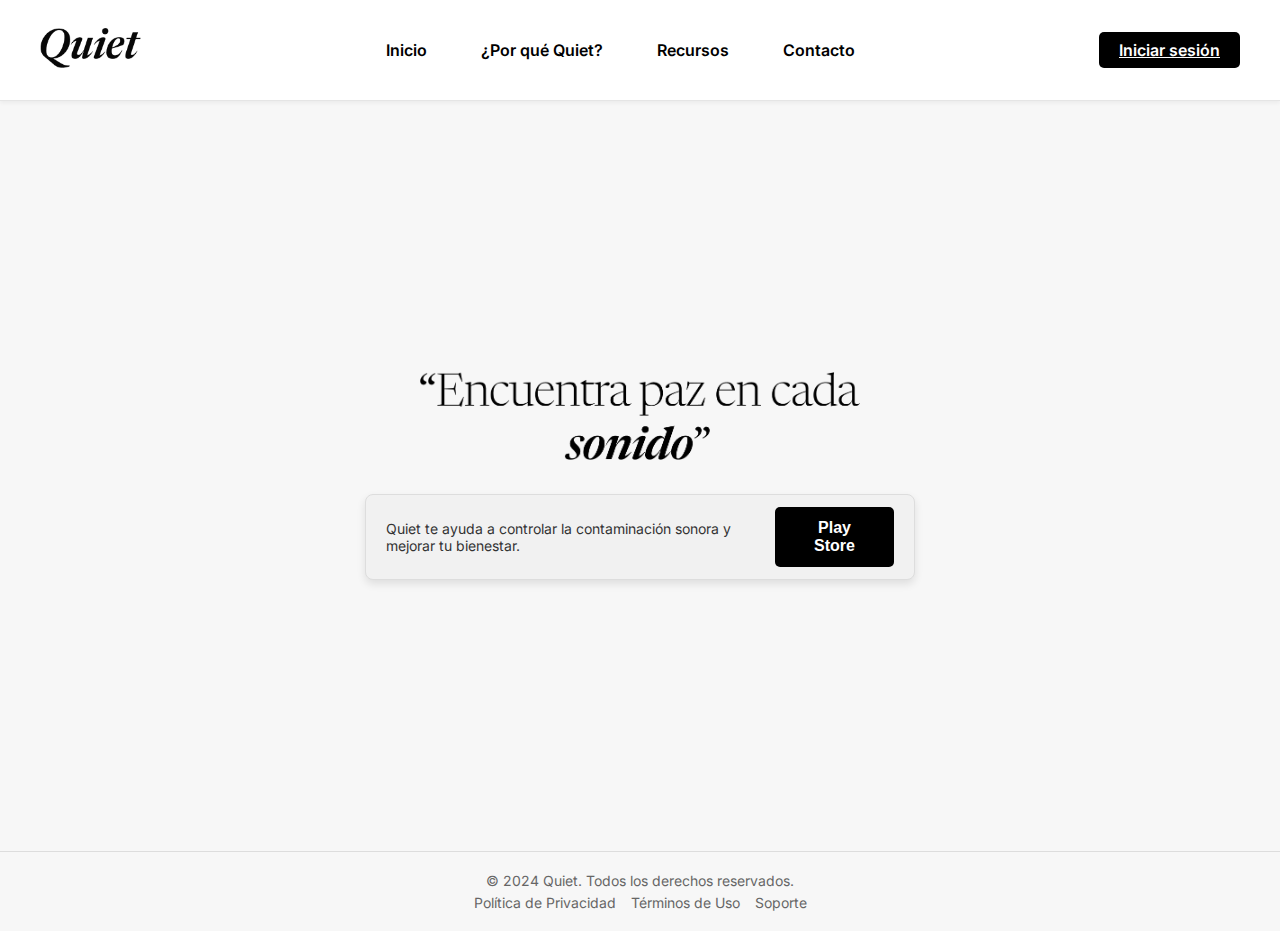
==== index.html @ 5742cbd7 "Add files via upload" ====
<!DOCTYPE html>
<html lang="es">
  <head>
    <meta charset="UTF-8" />
    <meta name="viewport" content="width=device-width, initial-scale=1.0" />
    <title>Quiet - Encuentra paz en cada sonido</title>
    <!-- Enlace a estilos y fuentes -->
    <link rel="stylesheet" href="styles.css" />
    <link
      href="https://fonts.googleapis.com/css2?family=Inter:wght@400;600;700&family=Newsreader:ital,wght@0,400;1,700&display=swap"
      rel="stylesheet"
    />
  </head>
  <body class="index-page">
    <!-- Encabezado con barra de navegación -->
    <header>
      <nav>
        <!-- Logo -->
        <a href="index.html" class="logo">
          <img src="images/quiet.png" alt="Quiet Logo" />
        </a>
        <button class="open-menu" aria-label="Abrir menú">
          <img src="img/hamburger-icon.svg" alt="abrir menú" />
        </button>
        <!-- Enlaces de navegación -->
        <ul class="nav-links menu-horizontal">
          <button class="close-menu" aria-label="Cerrar menú">
            <img src="img/close-icon.svg" alt="cerrar menú" />
          </button>
          <li><a href="#inicio">Inicio</a></li>
          <li><a href="about.html">¿Por qué Quiet?</a></li>
          <li><a href="recursos.html">Recursos</a></li>
          <li><a href="#">Contacto</a></li>
        </ul>
        <!-- Botón para iniciar sesión -->
        <a href="login-in.html" class="download-button">Iniciar sesión</a>
      </nav>
    </header>

    <!-- Sección principal de bienvenida -->
    <main id="inicio" class="content">
      <section class="hero">
        <!-- Imagen y texto de bienvenida -->
        <img src="images/lema.png" alt="Lema Quiet" class="lema-image" />
        <div class="subtext-container">
          <p class="subtext">
            Quiet te ayuda a controlar la contaminación sonora y mejorar tu
            bienestar.
          </p>
          <button class="explore-button">Play Store</button>
        </div>
      </section>
    </main>

    <!-- Pie de página con enlaces adicionales -->
    <footer>
      <p>&copy; 2024 Quiet. Todos los derechos reservados.</p>
      <ul class="footer-links">
        <li><a href="#">Política de Privacidad</a></li>
        <li><a href="#">Términos de Uso</a></li>
        <li><a href="#">Soporte</a></li>
      </ul>
    </footer>
    <script src="responsive.js"></script>
  </body>
</html>
---- styles.css ----
/* Estilos Generales */
* {
  margin: 0;
  padding: 0;
  box-sizing: border-box;
}

body,
html {
  height: 100%;
  font-family: "Inter", sans-serif;
  color: #2c3e50;
  overflow-y: auto;
  height: auto;
  background-color: #f7f7f7;
}

/* Contenedor de la página principal */
.page-container {
  display: flex;
  flex-direction: column;
  min-height: 100vh;
}

/* Contenedor de contenido central */
.content {
  display: flex;
  flex-direction: column;
  justify-content: center;
  align-items: center;
  height: calc(100vh - 150px);
  text-align: center;
  padding: 20px;
}

/* Barra de Navegación */
header nav {
  display: flex;
  align-items: center;
  justify-content: space-between;
  padding: 15px 40px;
  background-color: #fff;
  box-shadow: 0 2px 4px rgba(0, 0, 0, 0.05);
  border-bottom: 1px solid rgba(0, 0, 0, 0.1);
}

header nav .logo img {
  height: 40px;
}

/* Lista de enlaces en la barra de navegación */
header nav .nav-links {
  list-style: none;
  display: flex;
  gap: 30px;
}

/* Enlaces de navegación */
header nav .nav-links li a {
  text-decoration: none;
  color: #000;
  font-weight: 600;
  font-size: 16px;
  padding: 8px 12px;
  transition: color 0.3s ease, background-color 0.3s ease;
  border-radius: 4px;
}

header nav .nav-links li a:hover {
  color: #fff;
  background-color: #000;
}

/* Botón de descarga en el menú */
header nav .download-button {
  background-color: #000;
  color: #fff;
  border: none;
  padding: 8px 20px;
  font-weight: 600;
  cursor: pointer;
  border-radius: 5px;
  transition: background-color 0.3s ease;
  font-size: 16px;
}

header nav .download-button:hover {
  background-color: #333;
}

/* Sección Principal */
.hero {
  max-width: 550px;
  text-align: center;
  margin: 10px auto;
}

.hero .lema-image {
  width: 80%;
  margin-bottom: 10px;
}

/* Contenedor para el texto de subdescripción y botón */
.subtext-container {
  display: flex;
  justify-content: space-between;
  align-items: center;
  background-color: #f1f1f1;
  padding: 12px 20px;
  border: 1px solid #ddd;
  border-radius: 8px;
  box-shadow: 0 4px 8px rgba(0, 0, 0, 0.1);
  margin-top: 20px;
}

.subtext {
  font-size: 14px;
  color: #333;
  text-align: left;
}

/* Botón de exploración */
.explore-button {
  padding: 12px 28px;
  font-size: 16px;
  background-color: #000;
  color: #fff;
  border: none;
  border-radius: 5px;
  cursor: pointer;
  font-weight: 600;
  transition: background-color 0.3s ease;
  text-decoration: none;
}

.explore-button:hover {
  background-color: #333;
}

/* Sección ¿Por qué Quiet? */
.about-us {
  flex: 1;
  display: flex;
  flex-direction: column;
  align-items: center;
  justify-content: center;
  gap: 10px;
  padding: 40px 20px;
  background-color: #fff;
  min-height: 80vh;
}

.about-content {
  display: flex;
  flex-direction: column;
  align-items: center;
  gap: 20px;
  max-width: 1000px;
  margin: 0 auto;
  text-align: center;
}

.why-quiet-image {
  max-width: 250px;
  margin-bottom: 10px;
}

.about-container {
  display: flex;
  flex-direction: row;
  gap: 20px;
  align-items: center;
  justify-content: center;
  flex-wrap: wrap;
}

.about-image {
  width: 38%;
  max-width: 400px;
  border-radius: 8px;
  box-shadow: 0 4px 8px rgba(0, 0, 0, 0.1);
}

.about-text {
  width: 45%;
  max-width: 450px;
  background-color: #f1f1f1;
  padding: 20px;
  border-radius: 8px;
  box-shadow: 0 4px 8px rgba(0, 0, 0, 0.1);
  font-size: 16px;
  line-height: 1.6;
  color: #333;
}

/* Footer */
footer {
  background-color: #f7f7f7;
  padding: 20px 40px;
  text-align: center;
  font-size: 14px;
  color: #666;
  border-top: 1px solid #ddd;
  width: 100%;
  margin-top: auto;
}

footer p {
  margin-bottom: 5px;
}

/* Enlaces en el pie de página */
.footer-links {
  list-style: none;
  display: flex;
  gap: 15px;
  justify-content: center;
  padding: 0;
}

.footer-links li a {
  text-decoration: none;
  color: #666;
  transition: color 0.3s ease;
}

.footer-links li a:hover {
  color: #000;
}

/* Página de Inicio de Sesión */
.login-logo {
  width: 100px;
  margin-bottom: 20px;
}

.login-page {
  display: flex;
  flex-direction: column;
  align-items: center;
  justify-content: center;
  min-height: 100vh;
  background-color: #f7f7f7;
}

/* Contenedor principal del formulario de inicio de sesión */
.login-content {
  display: flex;
  justify-content: center;
  align-items: center;
  flex: 1;
  padding: 20px;
}

.login-container {
  width: 100%;
  max-width: 400px;
  background-color: #fff;
  padding: 30px;
  border-radius: 8px;
  box-shadow: 0 4px 8px rgba(0, 0, 0, 0.1);
  text-align: center;
}

/* Estilos de texto en el contenedor de inicio de sesión */
.login-container h2 {
  font-size: 24px;
  color: #2c3e50;
  margin-bottom: 20px;
  font-weight: 700;
}

/* Grupo de formularios */
.form-group {
  margin-bottom: 15px;
  text-align: left;
}

.form-group label {
  display: block;
  font-weight: 600;
  font-size: 14px;
  color: #333;
  margin-bottom: 5px;
}

.form-group input {
  width: 100%;
  padding: 10px;
  font-size: 14px;
  border: 1px solid #ddd;
  border-radius: 5px;
  box-sizing: border-box;
}

/* Enlace para contraseña olvidada */
.forgot-password {
  display: inline-block;
  margin: 10px 0 20px;
  font-size: 14px;
  color: #333;
  text-decoration: none;
  transition: color 0.3s ease;
}

.forgot-password:hover {
  color: #000;
}

/* Botón principal de inicio de sesión */
.login-button {
  width: 100%;
  padding: 10px;
  font-size: 16px;
  font-weight: 600;
  background-color: #000;
  color: #fff;
  border: none;
  border-radius: 5px;
  cursor: pointer;
  transition: background-color 0.3s ease;
}

.login-button:hover {
  background-color: #333;
}

/* Texto y enlace para registrarse */
.signup-text {
  margin-top: 15px;
  font-size: 14px;
  color: #333;
}

.signup-link {
  color: #000;
  font-weight: 600;
  text-decoration: none;
  transition: color 0.3s ease;
}

.signup-link:hover {
  color: #555;
}

/* Separador para redes sociales */
.or {
  margin: 20px 0;
  font-size: 14px;
  color: #666;
}

/* Estilos de los íconos de redes sociales */
.social-login {
  display: flex;
  justify-content: center;
  gap: 15px;
}

.social-login .social-icon {
  width: 40px;
  height: 40px;
  cursor: pointer;
}

/* Estilos para la interfaz de usuario */
.user-interface-page {
  overflow: hidden;
}

.user-icon .user-image {
  width: 40px;
  height: 40px;
  border-radius: 50%;
}

/* Contenido principal de la interfaz de usuario */
.user-content {
  display: flex;
  flex-direction: column;
  align-items: center;
  justify-content: center;
  min-height: 80vh;
  text-align: center;
}

/* Sección de bienvenida */
.welcome-section {
  margin-bottom: 20px;
}

/* Grupo de botones de acción */
.button-group {
  display: flex;
  gap: 15px;
  justify-content: center;
  margin-top: 10px;
}

.welcome-user {
  max-width: 400px;
}

/* Contenedor principal para la sección de Medición */
.measurement-content {
  display: flex;
  justify-content: center;
  align-items: center;
  padding: 40px 20px;
  background-color: #f7f7f7;
  min-height: 80vh;
}

/* Contenedor de imagen y texto */
.measurement-container {
  display: flex;
  align-items: center;
  justify-content: center;
  max-width: 1000px; /* Ancho máximo para mantener consistencia */
  gap: 20px;
  background-color: #ffffff;
  padding: 30px;
  border-radius: 10px;
  box-shadow: 0 4px 8px rgba(0, 0, 0, 0.1);
  margin: 40px auto;
  height: 350px; /* Altura fija para un tamaño consistente */
}

/* Estilos para el contenedor de la imagen */
.measurement-image-container {
  flex: 1;
  display: flex;
  justify-content: center;
  align-items: center;
  max-width: 350px; /* Tamaño máximo de la imagen */
}

.measurement-image {
  width: 100%;
  height: 100%;
  max-width: 350px;
  border-radius: 8px;
  object-fit: cover; /* Ajuste para cubrir el espacio del contenedor */
  box-shadow: 0 4px 8px rgba(0, 0, 0, 0.1);
}

/* Contenedor y estilos para el texto */
.measurement-text-container {
  flex: 1;
  text-align: left;
}

/* Título de la sección */
.measurement-title {
  font-size: 2rem;
  font-weight: 700;
  color: #2c3e50;
  margin-bottom: 20px;
}

.measurement-description {
  font-size: 1rem;
  line-height: 1.6;
  color: #555;
  margin-bottom: 30px;
}

/* Botón de acción */
.measurement-button {
  display: inline-block;
  padding: 12px 24px;
  font-size: 1rem;
  font-weight: 600;
  color: #fff;
  background-color: #000;
  border-radius: 5px;
  text-align: center;
  text-decoration: none;
  transition: background-color 0.3s ease;
}

.measurement-button:hover {
  background-color: #333;
}

/* Cuadro para la sección de datos */
.data-section-box {
  max-width: 1000px;
  background-color: #ffffff;
  border-radius: 10px;
  box-shadow: 0 4px 8px rgba(0, 0, 0, 0.1);
  padding: 30px;
  margin: 40px auto;
  text-align: center;
}

/* Otros estilos de la sección de datos */
.data-header {
  display: flex;
  align-items: center;
  justify-content: space-between;
  padding-bottom: 15px;
}

.data-title {
  font-size: 2rem;
  color: #2c3e50;
}

.data-nav-buttons {
  display: flex;
  gap: 10px;
}

.nav-button {
  padding: 10px 20px;
  font-size: 1rem;
  color: #555;
  background-color: #f1f1f1;
  border: none;
  border-radius: 20px;
  cursor: pointer;
  transition: background-color 0.3s ease;
}

.nav-button.active,
.nav-button:hover {
  background-color: #333;
  color: #fff;
}

/* Línea divisoria */
.data-divider {
  border: none;
  border-top: 1px solid #ddd;
  margin: 20px 0;
}

/* Estilos de las tarjetas de datos */
.data-cards {
  display: flex;
  justify-content: center;
  gap: 20px;
  flex-wrap: wrap;
}

.data-card {
  width: 280px;
  background-color: #ffffff;
  border-radius: 10px;
  box-shadow: 0 4px 8px rgba(0, 0, 0, 0.1);
  overflow: hidden;
  text-align: center;
  padding: 15px;
}

.data-card img {
  width: 100%;
  height: auto;
}

.data-card h3 {
  font-size: 1.25rem;
  margin-top: 15px;
  color: #2c3e50;
}

.data-card p {
  color: #555;
  font-size: 1rem;
  margin: 5px 0;
}

/* Contenedor principal para la sección de Localización */
.location-content {
  display: flex;
  justify-content: center;
  align-items: center;
  padding: 40px 20px;
  background-color: #f7f7f7;
  min-height: 80vh;
}

.location-container {
  display: flex;
  align-items: center;
  max-width: 1000px;
  gap: 20px;
  background-color: #ffffff;
  padding: 30px;
  border-radius: 10px;
  box-shadow: 0 4px 8px rgba(0, 0, 0, 0.1);
  margin: 40px auto;
  height: 350px;
}

.location-image-container {
  flex: 1;
  display: flex;
  justify-content: center;
  align-items: center;
  max-width: 350px;
}

.location-image {
  width: 100%;
  height: 100%;
  max-width: 350px;
  border-radius: 8px;
  object-fit: cover;
  box-shadow: 0 4px 8px rgba(0, 0, 0, 0.1);
}

.location-text-container {
  flex: 1;
  text-align: left;
}

.location-title {
  font-size: 2rem;
  font-weight: 700;
  color: #2c3e50;
  margin-bottom: 20px;
}

.location-description {
  font-size: 1rem;
  line-height: 1.6;
  color: #555;
  margin-bottom: 30px;
}

.location-button {
  display: inline-block;
  padding: 12px 24px;
  font-size: 1rem;
  font-weight: 600;
  color: #fff;
  background-color: #000;
  border-radius: 5px;
  text-align: center;
  text-decoration: none;
  transition: background-color 0.3s ease;
}

.location-button:hover {
  background-color: #333;
}

/* Estilo para el cuadro de la sección de ubicaciones */
.data-section-box {
  max-width: 1000px;
  background-color: #ffffff;
  border-radius: 10px;
  box-shadow: 0 4px 8px rgba(0, 0, 0, 0.1);
  padding: 30px;
  margin: 40px auto;
  text-align: center;
}

.data-header {
  display: flex;
  align-items: center;
  justify-content: space-between;
  padding-bottom: 15px;
}

.data-title {
  font-size: 2rem;
  color: #2c3e50;
}

.data-nav-buttons {
  display: flex;
  gap: 10px;
}

.nav-button {
  padding: 10px 20px;
  font-size: 1rem;
  color: #555;
  background-color: #f1f1f1;
  border: none;
  border-radius: 20px;
  cursor: pointer;
  transition: background-color 0.3s ease;
}

.nav-button.active,
.nav-button:hover {
  background-color: #333;
  color: #fff;
}

.data-divider {
  border: none;
  border-top: 1px solid #ddd;
  margin: 20px 0;
}

/* Tarjetas de ubicación */
.data-cards {
  display: flex;
  justify-content: center;
  gap: 20px;
  flex-wrap: wrap;
}

.data-card {
  width: 280px;
  background-color: #ffffff;
  border-radius: 10px;
  box-shadow: 0 4px 8px rgba(0, 0, 0, 0.1);
  text-align: left;
  padding: 20px;
}

.data-card h3 {
  font-size: 1.25rem;
  margin-top: 0;
  color: #2c3e50;
  font-weight: 600;
}

.data-card p {
  color: #555;
  font-size: 0.95rem;
  margin: 10px 0 15px;
  line-height: 1.5;
}

.location-card-button {
  display: inline-block;
  font-size: 0.9rem;
  font-weight: 600;
  color: #0056b3;
  text-decoration: none;
}

.location-card-button:hover {
  text-decoration: underline;
}
/* Menú telefono */
.menu-horizontal {
  display: flex;
  flex-direction: row;
}

.menu-horizontal li {
  padding: 0;
}

@media (max-width: 768px) {
  .menu-horizontal {
    flex-direction: column;
    position: fixed;
    left: 0;
    top: 0;
    width: 100%;
    align-items: center;
    background-color: #c7c1c1;
    height: 100%;
    overflow-y: auto;
    opacity: 0;
    pointer-events: none;
    transform: translateY(-100%);
    transition: opacity 0.3s, transform 0.3s;
    z-index: 999;
  }

  .menu-horizontal.menu_opened {
    opacity: 1;
    pointer-events: all;
    transform: translateY(0);
  }

  .menu-horizontal a::after {
    content: none;
  }
}

.menu-horizontal a {
  color: black;
  line-height: 70px;
  font-size: 25px;
  padding: 10px 0;
}

.open-menu {
  display: block; /* Muestra el botón de abrir menú */
  background: none;
  border: none;
  cursor: pointer;
  z-index: 1000;
}

.close-menu {
  display: block;
  background: none;
  border: none;
  cursor: pointer;
  margin: 20px;
  align-self: flex-end;
}

.menu-horizontal {
  display: none;
}

.open-menu {
  display: block;
}

.open-menu:focus:not(:focus-visible),
.close-menu:focus:not(:focus-visible) {
  outline: none;
}

/* Estilos para pantallas grandes */
@media (min-width: 769px) {
  .open-menu {
    display: none;
  }
}
. .menu-horizontal {
  display: flex;
  position: static;
}

.close-menu {
  display: none;
}
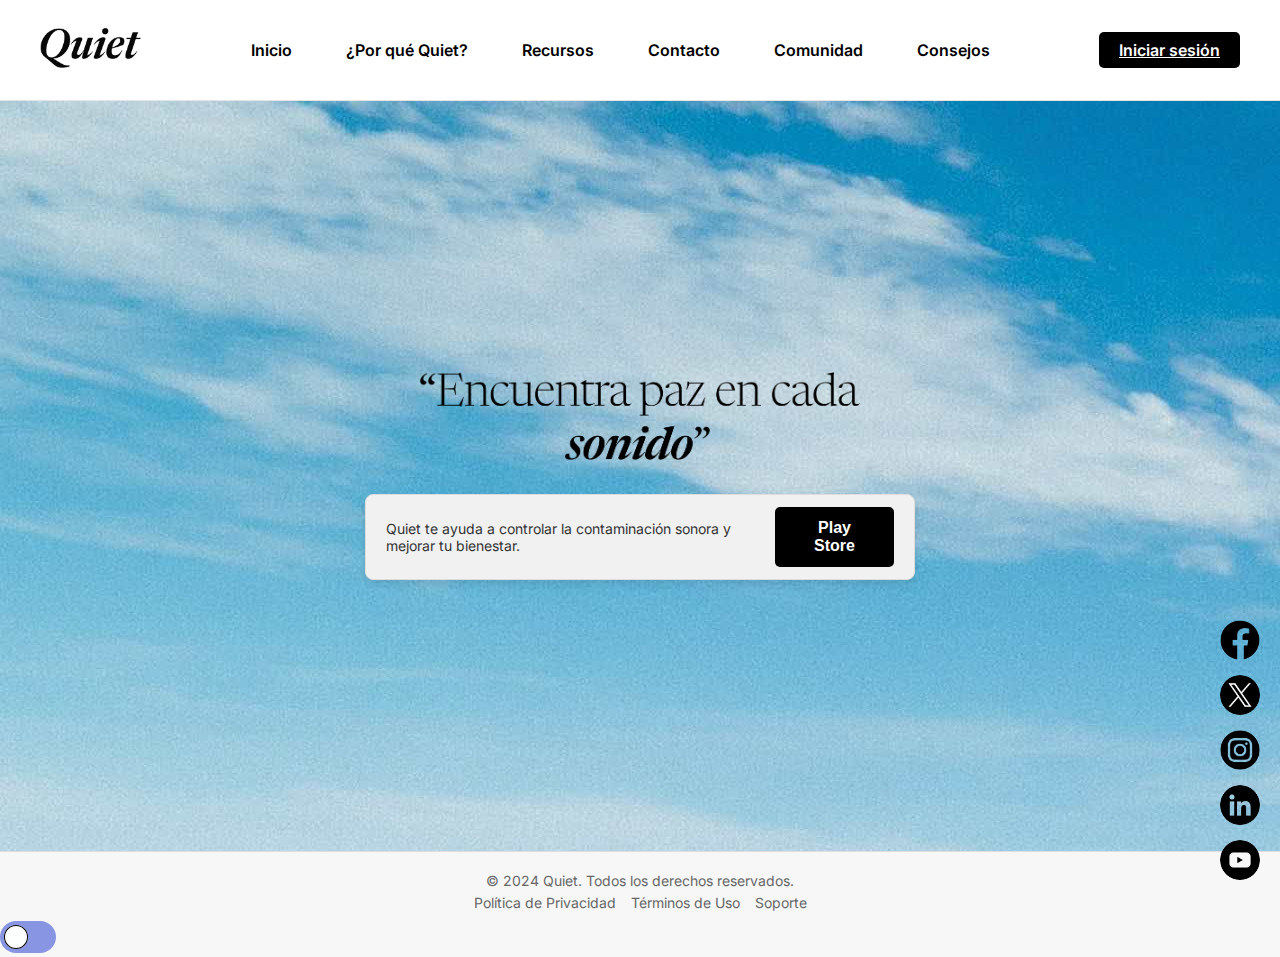
==== commit 417085de: "Actualizacion Final" ====
--- a/index.html
+++ b/index.html
@@ -30,7 +30,9 @@
           <li><a href="#inicio">Inicio</a></li>
           <li><a href="about.html">¿Por qué Quiet?</a></li>
           <li><a href="recursos.html">Recursos</a></li>
-          <li><a href="#">Contacto</a></li>
+          <li><a href="contacto.html">Contacto</a></li>
+          <li><a href="comunidad.html">Comunidad</a></li>
+          <li><a href="consejos.html">Consejos</a></li>
         </ul>
         <!-- Botón para iniciar sesión -->
         <a href="login-in.html" class="download-button">Iniciar sesión</a>
@@ -42,6 +44,15 @@
       <section class="hero">
         <!-- Imagen y texto de bienvenida -->
         <img src="images/lema.png" alt="Lema Quiet" class="lema-image" />
+        <!--<h1
+          style="
+            font-family: 'Times New Roman', Times, serif;
+            font-size: 45px;
+            font-style: italic;
+          "
+        >
+          "Encuentra paz en cada <span style="font-weight: bold">sonido"</span>
+        </h1>-->
         <div class="subtext-container">
           <p class="subtext">
             Quiet te ayuda a controlar la contaminación sonora y mejorar tu
@@ -52,6 +63,28 @@
       </section>
     </main>
 
+    <div class="social-icons">
+      <a
+        href="https://www.facebook.com/people/Quiett/61568944021904/"
+        target="_blank"
+        class="social-icon"
+      >
+        <img src="images/fb.png" alt="Facebook" />
+      </a>
+      <a href="https://twitter.com" target="_blank" class="social-icon">
+        <img src="images/x.png" alt="Twitter" />
+      </a>
+      <a href="https://www.instagram.com/quietoficial/?hl=es target="_blank" class="social-icon">
+        <img src="images/inta.png" alt="Instagram" />
+      </a>
+      <a href="https://linkedin.com" target="_blank" class="social-icon">
+        <img src="images/link.png" alt="LinkedIn" />
+      </a>
+      <a href="https://www.youtube.com/@QuieOficial" target="_blank" class="social-icon">
+        <img src="images/yt.png" alt="YouTube" />
+      </a>
+    </div>
+
     <!-- Pie de página con enlaces adicionales -->
     <footer>
       <p>&copy; 2024 Quiet. Todos los derechos reservados.</p>
@@ -61,6 +94,19 @@
         <li><a href="#">Soporte</a></li>
       </ul>
     </footer>
+    <div class="switch-button">
+      <!-- Checkbox -->
+      <input
+        type="checkbox"
+        name="switch-button"
+        id="switch-label"
+        class="switch-button__checkbox"
+      />
+      <!-- Botón -->
+      <label for="switch-label" class="switch-button__label"></label>
+    </div>
+
     <script src="responsive.js"></script>
+    <script src="oscuro.js"></script>
   </body>
 </html>
--- a/styles.css
+++ b/styles.css
@@ -31,6 +31,7 @@
   height: calc(100vh - 150px);
   text-align: center;
   padding: 20px;
+  background-image: url(images/index.jpg);
 }
 
 /* Barra de Navegación */
@@ -146,8 +147,11 @@
   justify-content: center;
   gap: 10px;
   padding: 40px 20px;
-  background-color: #fff;
+  background-image: url(images/recursos.jpg);
   min-height: 80vh;
+  background-size: cover;
+  background-position: center;
+  background-repeat: no-repeat;
 }
 
 .about-content {
@@ -182,8 +186,8 @@
 }
 
 .about-text {
-  width: 45%;
-  max-width: 450px;
+  width: 55%;
+  max-width: 850px;
   background-color: #f1f1f1;
   padding: 20px;
   border-radius: 8px;
@@ -193,6 +197,34 @@
   color: #333;
 }
 
+/* Estilos para los iconos flotantes de redes sociales */
+.social-icons {
+  position: fixed;
+  right: 20px;
+  bottom: 20px;
+  display: flex;
+  flex-direction: column;
+  gap: 15px;
+}
+
+.social-icon {
+  width: 40px; /* Tamaño de los íconos */
+  height: 40px;
+  display: block;
+}
+
+.social-icon img {
+  width: 100%;
+  height: 100%;
+  object-fit: cover;
+  border-radius: 50%; /* Hace los íconos redondeados */
+  transition: transform 0.3s ease;
+}
+
+.social-icon:hover img {
+  transform: scale(1.1); /* Aumenta el tamaño al pasar el ratón */
+}
+
 /* Footer */
 footer {
   background-color: #f7f7f7;
@@ -240,7 +272,10 @@
   align-items: center;
   justify-content: center;
   min-height: 100vh;
-  background-color: #f7f7f7;
+  background-image: url(/images/fondo-login.png);
+  background-size: cover;
+  background-position: center;
+  background-repeat: no-repeat;
 }
 
 /* Contenedor principal del formulario de inicio de sesión */
@@ -571,6 +606,10 @@
   margin: 5px 0;
 }
 
+.data-cards img {
+  border-radius: 5px;
+}
+
 /* Contenedor principal para la sección de Localización */
 .location-content {
   display: flex;
@@ -748,6 +787,345 @@
 
 .menu-horizontal li {
   padding: 0;
+}
+
+/* Estilos para la sección de Comunidad */
+.community-section {
+  padding: 60px 20px;
+  background-color: #f7f7f7;
+}
+
+.community-container {
+  max-width: 1200px;
+  margin: 0 auto;
+  text-align: center;
+}
+
+.community-title {
+  font-size: 2.5rem;
+  color: #30363b;
+  margin-bottom: 20px;
+  font-weight: 700;
+}
+
+.community-description {
+  font-size: 1.1rem;
+  color: #4b4b4b;
+  max-width: 800px;
+  margin: 0 auto 40px;
+  line-height: 1.6;
+}
+
+.community-features {
+  display: flex;
+  justify-content: center;
+  gap: 30px;
+  margin-bottom: 40px;
+  flex-wrap: wrap;
+}
+
+.feature-card {
+  flex: 1;
+  min-width: 250px;
+  max-width: 350px;
+  padding: 25px;
+  background-color: #fff;
+  border-radius: 10px;
+  box-shadow: 0 4px 8px rgba(0, 0, 0, 0.1);
+  transition: transform 0.3s ease;
+}
+
+.feature-card:hover {
+  transform: translateY(-5px);
+}
+
+.feature-icon {
+  width: 60px;
+  height: 60px;
+  margin-bottom: 15px;
+}
+
+.feature-card h3 {
+  font-size: 1.25rem;
+  color: #272727;
+  margin-bottom: 10px;
+}
+
+.feature-card p {
+  font-size: 0.95rem;
+  color: #555;
+  line-height: 1.5;
+}
+
+.community-button {
+  display: inline-block;
+  padding: 12px 30px;
+  font-size: 1.1rem;
+  font-weight: 600;
+  color: #fff;
+  background-color: #000;
+  border-radius: 5px;
+  text-decoration: none;
+  transition: background-color 0.3s ease;
+}
+
+.community-button:hover {
+  background-color: #333;
+}
+
+/* Estilos para la sección de Ayuda */
+.help-section {
+  padding: 60px 20px;
+  background-color: #fff;
+}
+
+.help-container {
+  max-width: 1200px;
+  margin: 0 auto;
+}
+
+.help-title {
+  font-size: 2.5rem;
+  color: #2c3e50;
+  text-align: center;
+  margin-bottom: 20px;
+}
+
+.help-description {
+  font-size: 1.1rem;
+  color: #555;
+  text-align: center;
+  max-width: 800px;
+  margin: 0 auto 40px;
+  line-height: 1.6;
+}
+
+.recommendations-grid {
+  display: grid;
+  grid-template-columns: repeat(auto-fit, minmax(250px, 1fr));
+  gap: 30px;
+  margin-bottom: 40px;
+}
+
+.recommendation-card {
+  padding: 25px;
+  background-color: #f7f7f7;
+  border-radius: 10px;
+  box-shadow: 0 4px 8px rgba(0, 0, 0, 0.1);
+}
+
+.recommendation-card h3 {
+  font-size: 1.25rem;
+  color: #2c3e50;
+  margin-bottom: 15px;
+}
+
+.recommendation-list {
+  list-style-type: none;
+  padding: 0;
+}
+
+.recommendation-list li {
+  font-size: 0.95rem;
+  color: #555;
+  margin-bottom: 10px;
+  padding-left: 20px;
+  position: relative;
+}
+
+.recommendation-list li::before {
+  content: "•";
+  position: absolute;
+  left: 0;
+  color: #000;
+}
+
+.emergency-info {
+  background-color: #fff3f3;
+  padding: 30px;
+  border-radius: 10px;
+  margin-top: 40px;
+  border: 1px solid #ffdddd;
+}
+
+.emergency-info h3 {
+  color: #e74c3c;
+  margin-bottom: 15px;
+  font-size: 1.5rem;
+}
+
+.emergency-steps {
+  padding-left: 20px;
+}
+
+.emergency-steps li {
+  color: #555;
+  margin-bottom: 10px;
+  line-height: 1.5;
+}
+
+/* Estilos para la sección de Educación */
+.educacion-section {
+  padding: 60px 20px;
+  background-color: #f7f7f7;
+}
+
+.educacion-container {
+  max-width: 1200px;
+  margin: 0 auto;
+  text-align: center;
+}
+
+.educacion-title {
+  font-size: 2.5rem;
+  color: #30363b;
+  margin-bottom: 20px;
+  font-weight: 700;
+}
+
+.educacion-description {
+  font-size: 1.1rem;
+  color: #555;
+  text-align: center;
+  max-width: 800px;
+  margin: 0 auto 40px;
+  line-height: 1.6;
+}
+
+.educacion-features {
+  display: flex;
+  justify-content: center;
+  gap: 30px;
+  margin-bottom: 40px;
+  flex-wrap: wrap;
+}
+
+.feature-card {
+  flex: 1;
+  min-width: 250px;
+  max-width: 350px;
+  padding: 25px;
+  background-color: #fff;
+  border-radius: 10px;
+  box-shadow: 0 4px 8px rgba(0, 0, 0, 0.1);
+  transition: transform 0.3s ease;
+}
+
+.feature-card:hover {
+  transform: translateY(-5px);
+}
+
+.feature-icon {
+  width: 60px;
+  height: 60px;
+  margin-bottom: 15px;
+}
+
+.feature-card h3 {
+  font-size: 1.25rem;
+  color: #272727;
+  margin-bottom: 10px;
+}
+
+.feature-card p {
+  font-size: 0.95rem;
+  color: #555;
+  line-height: 1.5;
+}
+
+.educacion-button {
+  display: inline-block;
+  padding: 12px 30px;
+  font-size: 1.1rem;
+  font-weight: 600;
+  color: #fff;
+  background-color: #000;
+  border-radius: 5px;
+  text-decoration: none;
+  transition: background-color 0.3s ease;
+}
+
+.educacion-button:hover {
+  background-color: #333;
+}
+
+/* Modo oscuro */
+body.dark-mode .community-section {
+  background-color: #1a1a1a;
+}
+
+body.dark-mode .community-title,
+body.dark-mode .help-title {
+  color: #fff;
+}
+
+body.dark-mode .community-description,
+body.dark-mode .help-description {
+  color: #cccccc;
+}
+
+body.dark-mode .feature-card {
+  background-color: #2d2d2d;
+  box-shadow: 0 4px 8px rgba(255, 255, 255, 0.1);
+}
+
+body.dark-mode .feature-card h3 {
+  color: #fff;
+}
+
+body.dark-mode .feature-card p {
+  color: #cccccc;
+}
+
+body.dark-mode .help-section {
+  background-color: #121212;
+}
+
+body.dark-mode .recommendation-card {
+  background-color: #2d2d2d;
+  box-shadow: 0 4px 8px rgba(255, 255, 255, 0.1);
+}
+
+body.dark-mode .recommendation-card h3 {
+  color: #fff;
+}
+
+body.dark-mode .recommendation-list li {
+  color: #cccccc;
+}
+
+body.dark-mode .emergency-info {
+  background-color: #2d1f1f;
+  border-color: #3d2828;
+}
+
+body.dark-mode .emergency-info h3 {
+  color: #ff6b6b;
+}
+
+body.dark-mode .emergency-steps li {
+  color: #cccccc;
+}
+
+/* Media queries para responsividad */
+@media (max-width: 768px) {
+  .community-features {
+    flex-direction: column;
+    align-items: center;
+  }
+
+  .feature-card {
+    width: 100%;
+  }
+
+  .recommendations-grid {
+    grid-template-columns: 1fr;
+  }
+
+  .community-title,
+  .help-title {
+    font-size: 2rem;
+  }
 }
 
 @media (max-width: 768px) {
@@ -830,3 +1208,211 @@
 .close-menu {
   display: none;
 }
+
+:root {
+  --color-green: #000000;
+  --color-red: #8795e2;
+  --color-button: #fdffff;
+  --color-black: #000;
+}
+
+.switch-button {
+  display: inline-block;
+  margin-top: -10px;
+}
+
+.switch-button .switch-button__checkbox {
+  display: none;
+}
+
+.switch-button .switch-button__label {
+  background-color: var(--color-red);
+  width: 3.5rem;
+  height: 2rem;
+  border-radius: 2rem;
+  display: inline-block;
+  position: relative;
+}
+
+.switch-button .switch-button__label:before {
+  transition: 0.2s;
+  display: block;
+  position: absolute;
+  width: 1.5rem;
+  height: 1.5rem;
+  background-color: var(--color-button);
+  content: "";
+  border-radius: 50%;
+  box-shadow: inset 0px 0px 0px 1px var(--color-black);
+  top: 0.25rem;
+  left: 0.25rem;
+}
+
+.switch-button .switch-button__checkbox:checked + .switch-button__label {
+  background-color: var(--color-green);
+}
+
+.switch-button .switch-button__checkbox:checked + .switch-button__label:before {
+  transform: translateX(1.5rem);
+}
+/* Modo oscuro */
+body.dark-mode {
+  background-color: #121212;
+  color: #ffffff;
+}
+
+/* Opcional: Ajusta otros elementos */
+body.dark-mode header {
+  background-color: #1f1f1f;
+}
+
+body.dark-mode .button-group a {
+  background-color: #333333;
+  color: #ffffff;
+  border: 1px solid #ffffff;
+}
+
+body.dark-mode footer {
+  background-color: #1f1f1f;
+  color: #ffffff;
+}
+/* Modo oscuro para el header y la barra de navegación */
+body.dark-mode header {
+  background-color: #000;
+  color: #fff;
+}
+
+body.dark-mode header a {
+  color: #fff !important;
+}
+
+body.dark-mode nav {
+  background-color: #000 !important;
+}
+
+body.dark-mode header img {
+  filter: brightness(0) invert(1);
+}
+
+body.dark-mode {
+  background-color: #000;
+  color: #fff;
+}
+
+body.dark-mode section {
+  background-color: #ffffff00;
+  color: #fff;
+}
+
+body.dark-mode h1,
+body.dark-mode h2,
+body.dark-mode h3 {
+  color: #fff;
+}
+
+/* Cartas de información en modo oscuro */
+body.dark-mode .data-card {
+  background-color: #1a1a1a;
+  color: #fff;
+  border: 1px solid #333;
+}
+
+/* Botones en modo oscuro */
+body.dark-mode .location-card-button,
+body.dark-mode .location-button {
+  background-color: #333;
+  color: #fff;
+  border: 1px solid #555;
+}
+
+/* Ajustes adicionales para imágenes */
+body.dark-mode .location-image-container {
+  background-color: #000;
+}
+
+/* Pie de página */
+body.dark-mode footer {
+  background-color: #1f1f1f;
+  color: #fff;
+}
+
+/* Líneas divisoras */
+body.dark-mode hr {
+  border-color: #333;
+}
+/* Modo oscuro para los títulos y descripciones */
+body.dark-mode .location-title {
+  color: #ffffff;
+}
+
+body.dark-mode .location-description {
+  color: #cccccc;
+}
+
+body.dark-mode .location-container {
+  background-color: #1f1f1f;
+  box-shadow: 0 4px 8px rgba(255, 255, 255, 0.1);
+}
+
+body.dark-mode .location-button {
+  background-color: #444444;
+}
+
+body.dark-mode .location-button:hover {
+  background-color: #666666;
+}
+/* Modo oscuro: estilos para la sección de medición */
+body.dark-mode .measurement-title,
+body.dark-mode .location-title {
+  color: #ffffff; /* Títulos en blanco */
+}
+
+body.dark-mode .measurement-description,
+body.dark-mode .location-description {
+  color: #cccccc; /* Descripciones en gris claro */
+}
+
+body.dark-mode .measurement-container,
+body.dark-mode .location-container {
+  background-color: #1f1f1f; /* Fondo oscuro para los contenedores */
+  box-shadow: 0 4px 8px rgba(255, 255, 255, 0.1); /* Ajuste de sombras */
+}
+
+body.dark-mode .measurement-button,
+body.dark-mode .location-button {
+  background-color: #444444;
+  color: #ffffff;
+}
+
+body.dark-mode .measurement-button:hover,
+body.dark-mode .location-button:hover {
+  background-color: #666666;
+}
+
+body.dark-mode {
+  background-color: #121212;
+  color: #ffffff;
+}
+
+body.dark-mode .measurement-content {
+  background-color: transparent;
+}
+
+body.dark-mode .location-content {
+  background-color: transparent;
+}
+.lema-container {
+  background: transparent !important;
+}
+
+body.dark-mode .lema-container {
+  background: transparent !important;
+}
+body.dark-mode .lema-image {
+  filter: none !important;
+  opacity: 1 !important;
+  background: transparent !important;
+}
+body.dark-mode header img:not(.lema-image) {
+  filter: brightness(0) invert(1);
+}
